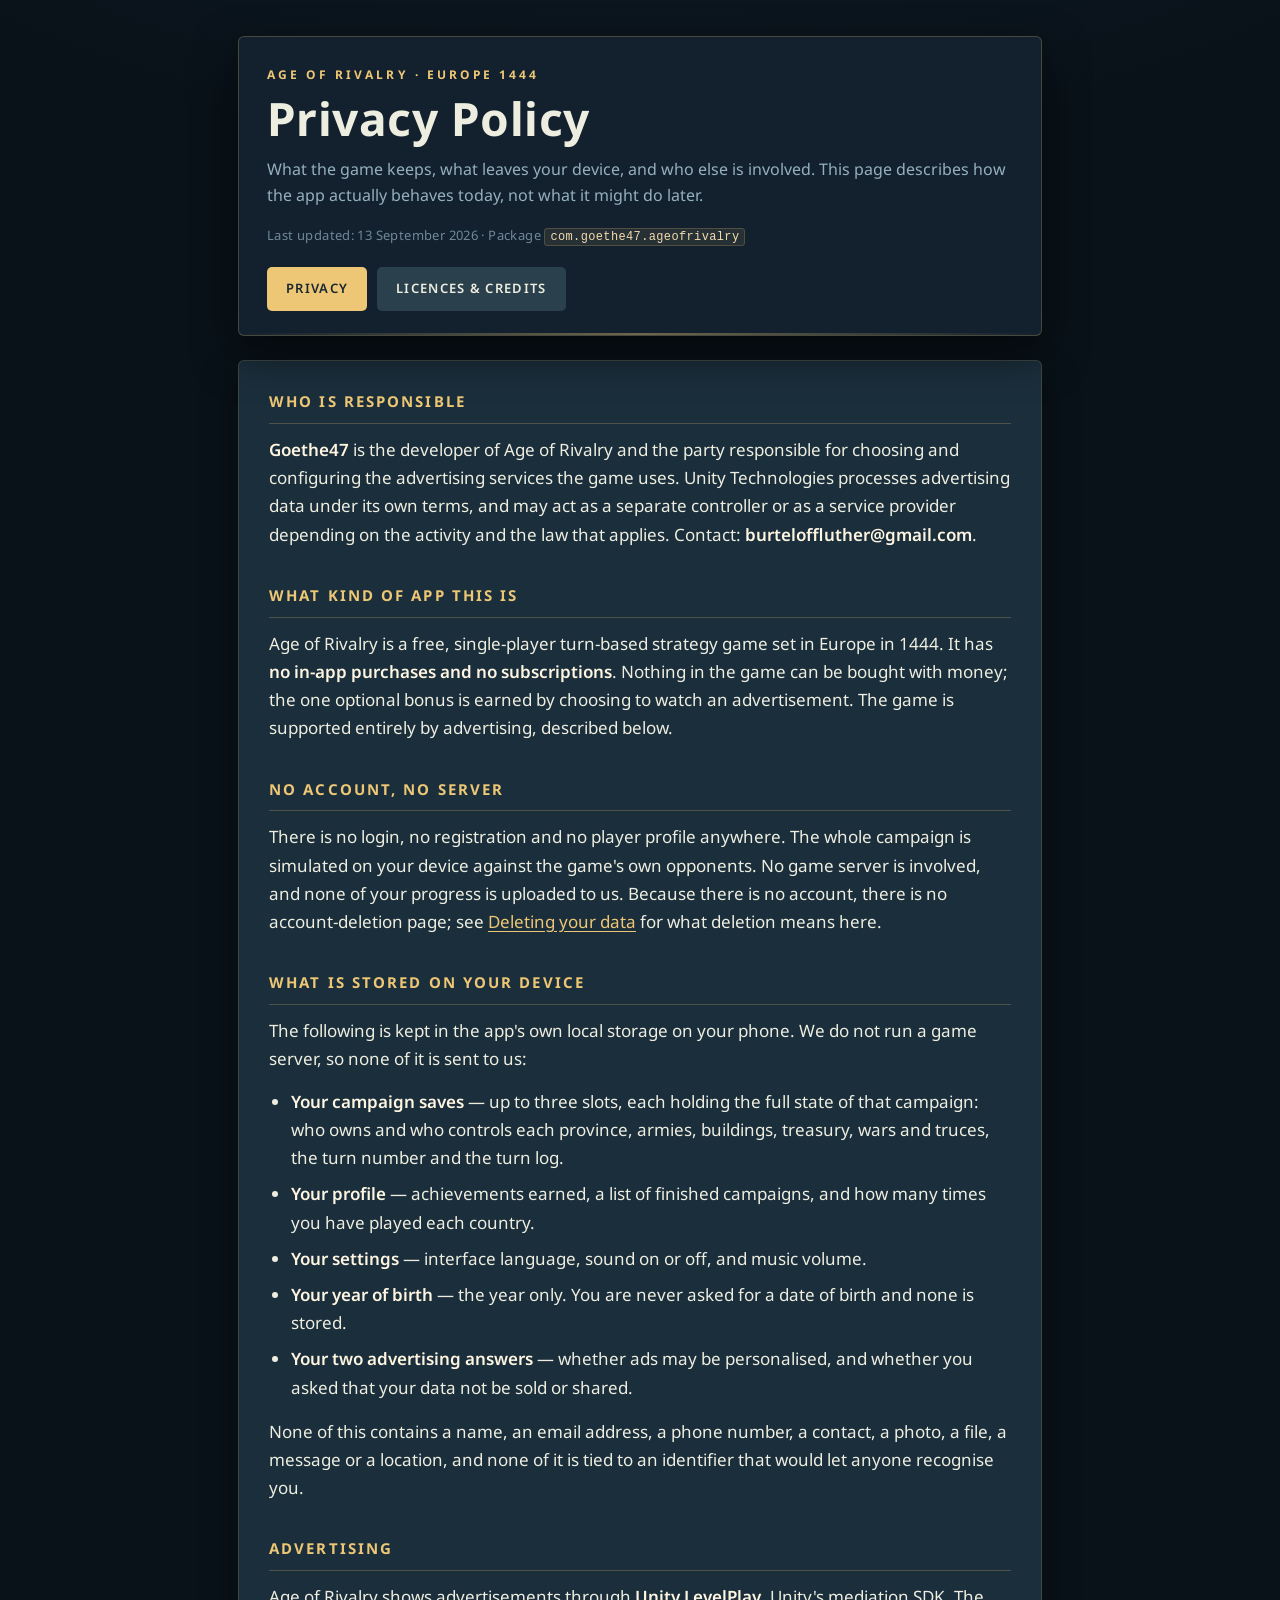
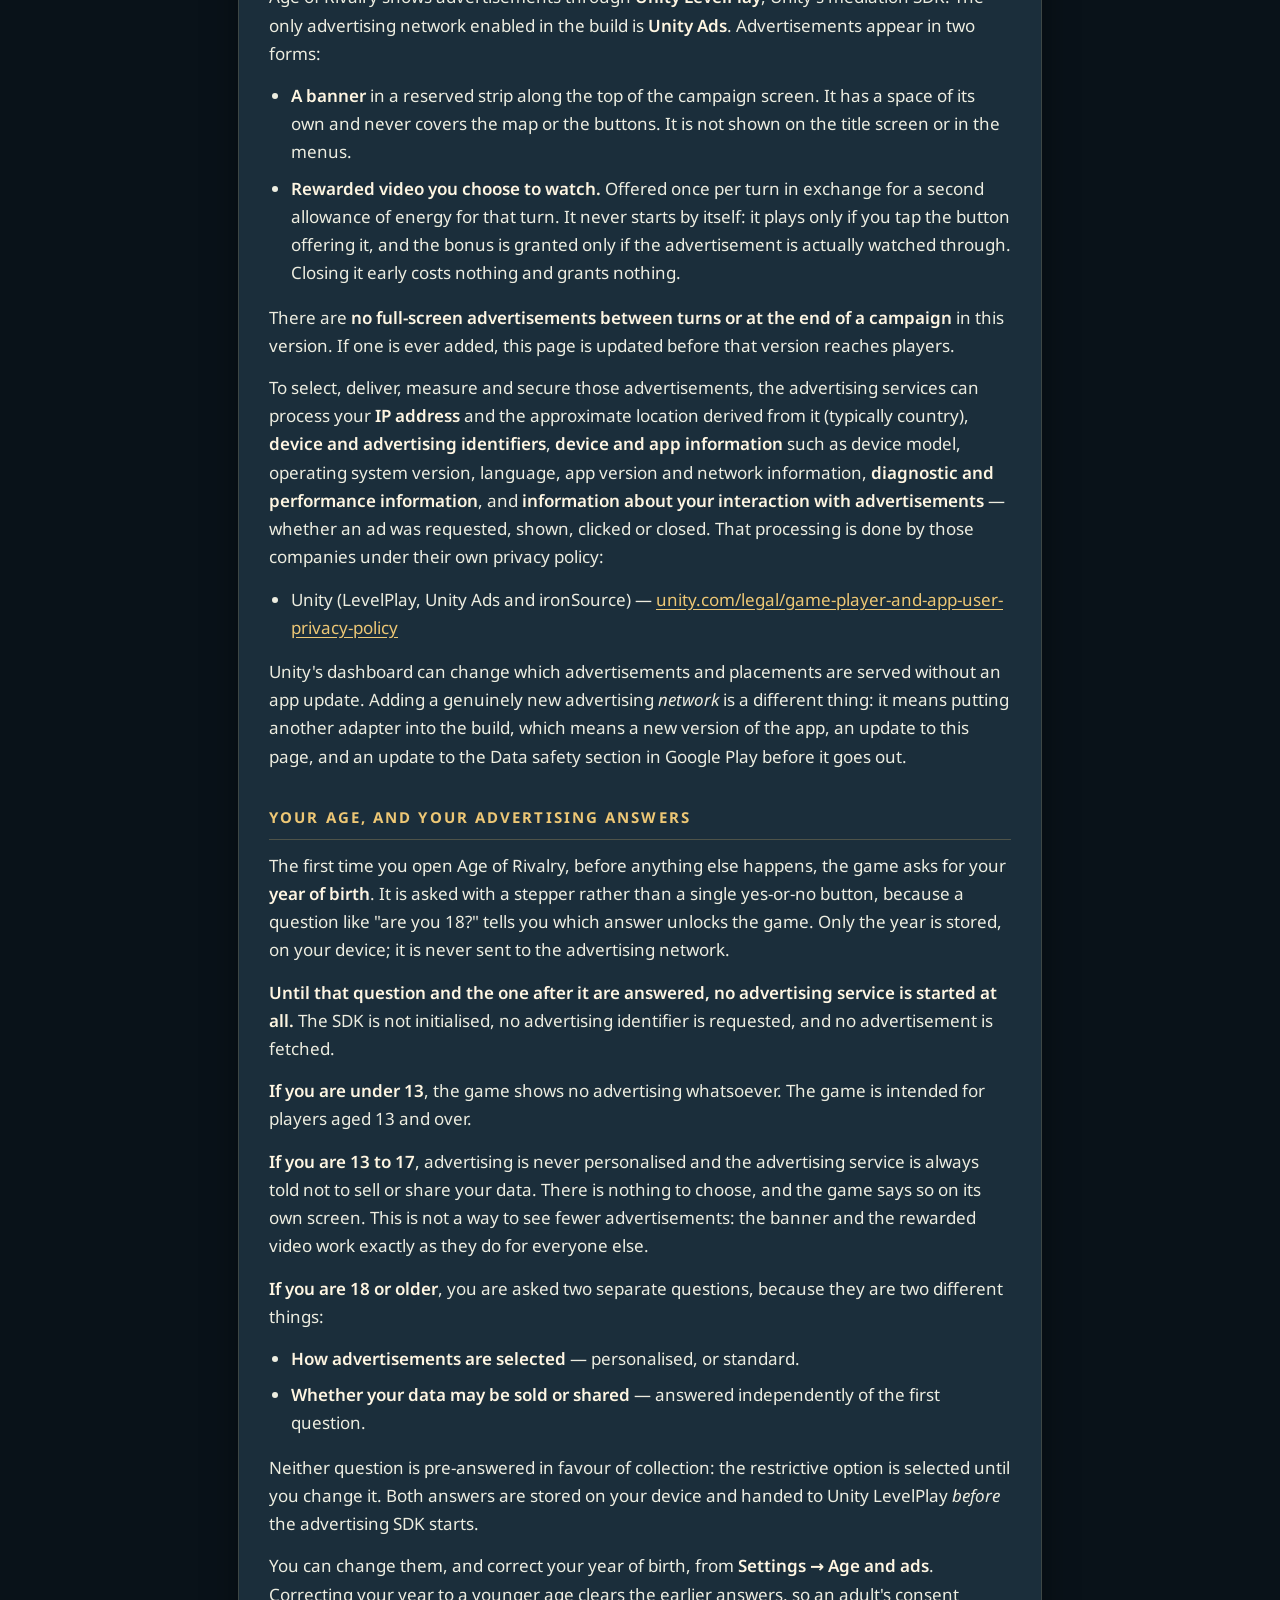
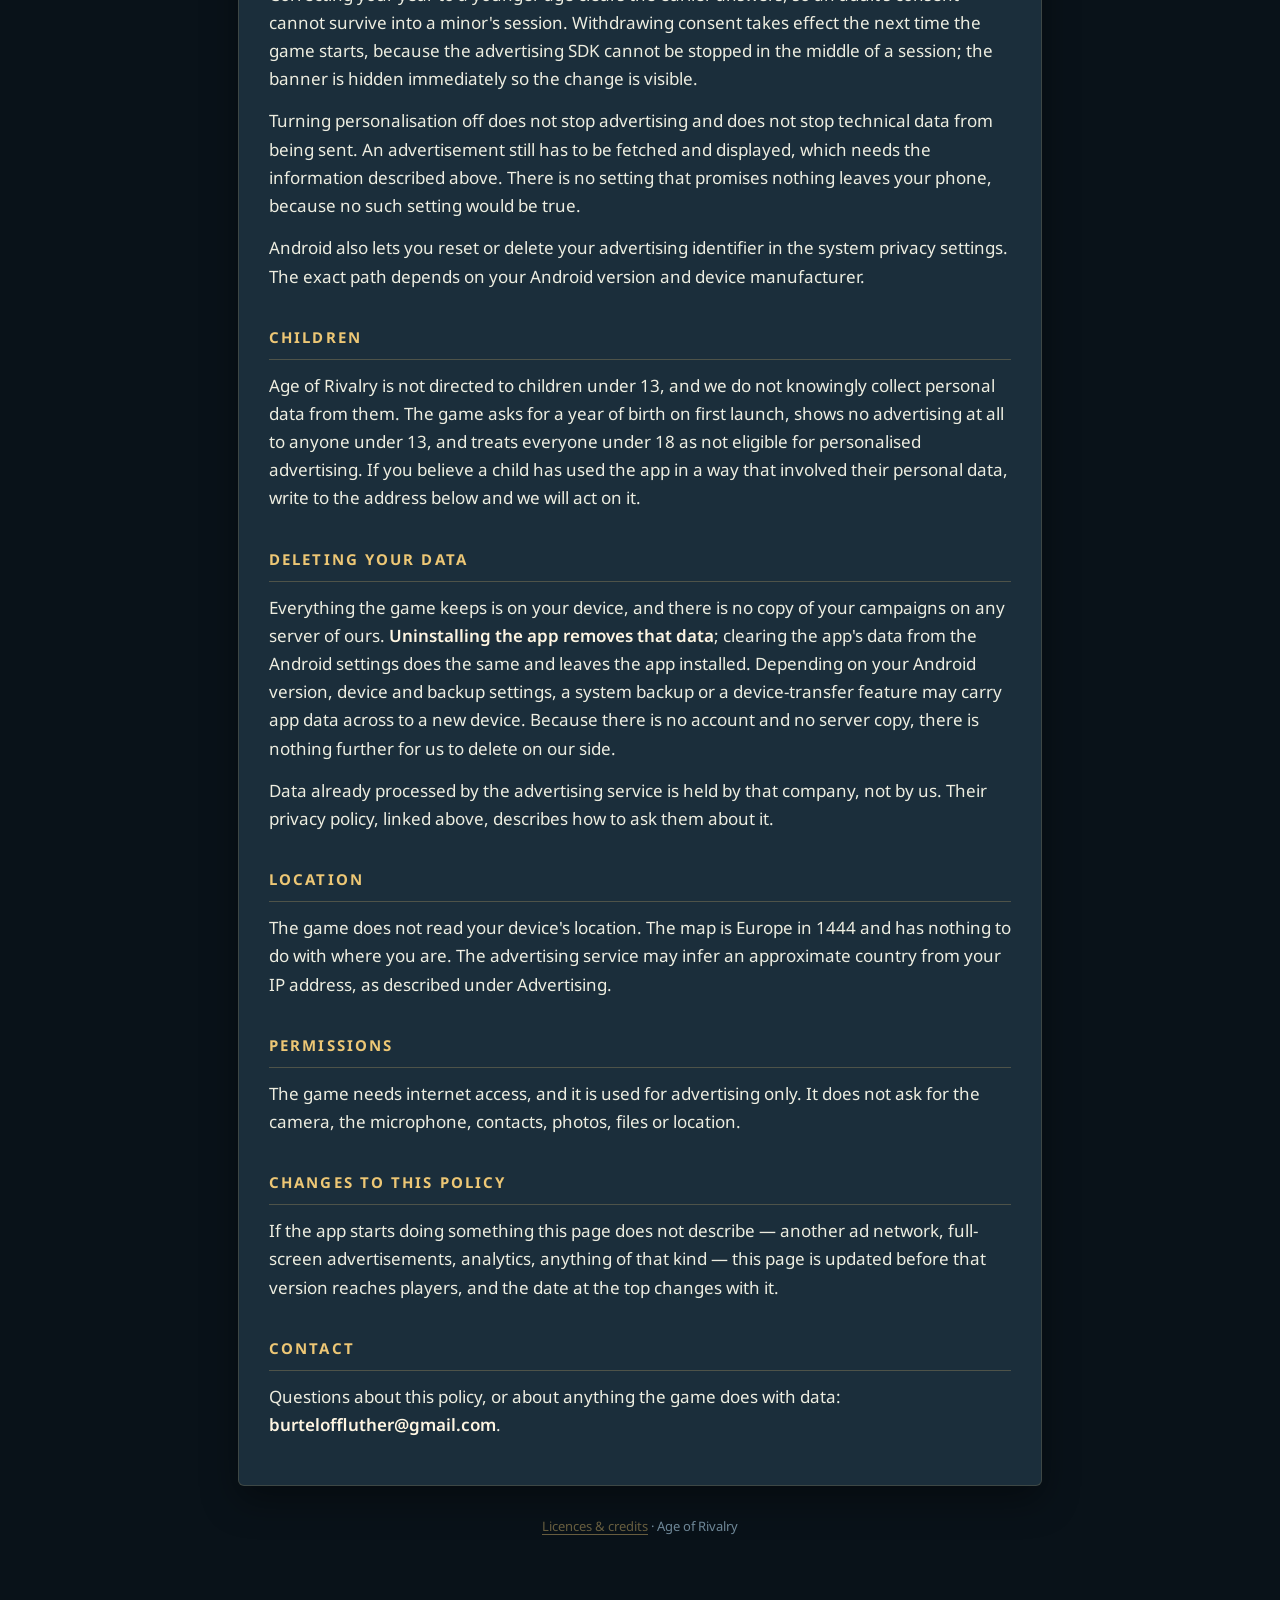
==== index.html @ c4c63374 "Политика конфиденциальности и лицензии Age of Rivalry Статический сайт для ссылки из Play Console и " ====
<!doctype html>
<html lang="en">
<head>
  <meta charset="utf-8" />
  <meta name="viewport" content="width=device-width,initial-scale=1" />
  <title>Age of Rivalry — Privacy Policy</title>
  <meta name="description" content="Privacy policy for Age of Rivalry, a free ad-supported turn-based strategy game for Android." />
  <link rel="stylesheet" href="styles.css" />
</head>
<body>
  <main class="container">
    <header class="plate">
      <p class="eyebrow">Age of Rivalry · Europe 1444</p>
      <h1>Privacy Policy</h1>
      <p class="lead">What the game keeps, what leaves your device, and who else is involved. This page describes how the app actually behaves today, not what it might do later.</p>
      <p class="stamp">Last updated: 13 September 2026 · Package <code>com.goethe47.ageofrivalry</code></p>
      <nav class="nav">
        <a href="index.html" aria-current="page">Privacy</a>
        <a href="licenses.html">Licences &amp; credits</a>
      </nav>
    </header>

    <section class="panel">
      <h2>Who is responsible</h2>
      <p><strong>Goethe47</strong> is the developer of Age of Rivalry and the party responsible for choosing and configuring the advertising services the game uses. Unity Technologies processes advertising data under its own terms, and may act as a separate controller or as a service provider depending on the activity and the law that applies. Contact: <strong>burteloffluther@gmail.com</strong>.</p>

      <h2>What kind of app this is</h2>
      <p>Age of Rivalry is a free, single-player turn-based strategy game set in Europe in 1444. It has <strong>no in-app purchases and no subscriptions</strong>. Nothing in the game can be bought with money; the one optional bonus is earned by choosing to watch an advertisement. The game is supported entirely by advertising, described below.</p>

      <h2>No account, no server</h2>
      <p>There is no login, no registration and no player profile anywhere. The whole campaign is simulated on your device against the game's own opponents. No game server is involved, and none of your progress is uploaded to us. Because there is no account, there is no account-deletion page; see <a href="#deletion">Deleting your data</a> for what deletion means here.</p>

      <h2>What is stored on your device</h2>
      <p>The following is kept in the app's own local storage on your phone. We do not run a game server, so none of it is sent to us:</p>
      <ul>
        <li><strong>Your campaign saves</strong> — up to three slots, each holding the full state of that campaign: who owns and who controls each province, armies, buildings, treasury, wars and truces, the turn number and the turn log.</li>
        <li><strong>Your profile</strong> — achievements earned, a list of finished campaigns, and how many times you have played each country.</li>
        <li><strong>Your settings</strong> — interface language, sound on or off, and music volume.</li>
        <li><strong>Your year of birth</strong> — the year only. You are never asked for a date of birth and none is stored.</li>
        <li><strong>Your two advertising answers</strong> — whether ads may be personalised, and whether you asked that your data not be sold or shared.</li>
      </ul>
      <p>None of this contains a name, an email address, a phone number, a contact, a photo, a file, a message or a location, and none of it is tied to an identifier that would let anyone recognise you.</p>

      <h2>Advertising</h2>
      <p>Age of Rivalry shows advertisements through <strong>Unity LevelPlay</strong>, Unity's mediation SDK. The only advertising network enabled in the build is <strong>Unity Ads</strong>. Advertisements appear in two forms:</p>
      <ul>
        <li><strong>A banner</strong> in a reserved strip along the top of the campaign screen. It has a space of its own and never covers the map or the buttons. It is not shown on the title screen or in the menus.</li>
        <li><strong>Rewarded video you choose to watch.</strong> Offered once per turn in exchange for a second allowance of energy for that turn. It never starts by itself: it plays only if you tap the button offering it, and the bonus is granted only if the advertisement is actually watched through. Closing it early costs nothing and grants nothing.</li>
      </ul>
      <p>There are <strong>no full-screen advertisements between turns or at the end of a campaign</strong> in this version. If one is ever added, this page is updated before that version reaches players.</p>
      <p>To select, deliver, measure and secure those advertisements, the advertising services can process your <strong>IP address</strong> and the approximate location derived from it (typically country), <strong>device and advertising identifiers</strong>, <strong>device and app information</strong> such as device model, operating system version, language, app version and network information, <strong>diagnostic and performance information</strong>, and <strong>information about your interaction with advertisements</strong> — whether an ad was requested, shown, clicked or closed. That processing is done by those companies under their own privacy policy:</p>
      <ul>
        <li>Unity (LevelPlay, Unity Ads and ironSource) — <a href="https://unity.com/legal/game-player-and-app-user-privacy-policy" rel="noopener">unity.com/legal/game-player-and-app-user-privacy-policy</a></li>
      </ul>
      <p>Unity's dashboard can change which advertisements and placements are served without an app update. Adding a genuinely new advertising <em>network</em> is a different thing: it means putting another adapter into the build, which means a new version of the app, an update to this page, and an update to the Data safety section in Google Play before it goes out.</p>

      <h2>Your age, and your advertising answers</h2>
      <p>The first time you open Age of Rivalry, before anything else happens, the game asks for your <strong>year of birth</strong>. It is asked with a stepper rather than a single yes-or-no button, because a question like "are you 18?" tells you which answer unlocks the game. Only the year is stored, on your device; it is never sent to the advertising network.</p>
      <p><strong>Until that question and the one after it are answered, no advertising service is started at all.</strong> The SDK is not initialised, no advertising identifier is requested, and no advertisement is fetched.</p>
      <p><strong>If you are under 13</strong>, the game shows no advertising whatsoever. The game is intended for players aged 13 and over.</p>
      <p><strong>If you are 13 to 17</strong>, advertising is never personalised and the advertising service is always told not to sell or share your data. There is nothing to choose, and the game says so on its own screen. This is not a way to see fewer advertisements: the banner and the rewarded video work exactly as they do for everyone else.</p>
      <p><strong>If you are 18 or older</strong>, you are asked two separate questions, because they are two different things:</p>
      <ul>
        <li><strong>How advertisements are selected</strong> — personalised, or standard.</li>
        <li><strong>Whether your data may be sold or shared</strong> — answered independently of the first question.</li>
      </ul>
      <p>Neither question is pre-answered in favour of collection: the restrictive option is selected until you change it. Both answers are stored on your device and handed to Unity LevelPlay <em>before</em> the advertising SDK starts.</p>
      <p>You can change them, and correct your year of birth, from <strong>Settings → Age and ads</strong>. Correcting your year to a younger age clears the earlier answers, so an adult's consent cannot survive into a minor's session. Withdrawing consent takes effect the next time the game starts, because the advertising SDK cannot be stopped in the middle of a session; the banner is hidden immediately so the change is visible.</p>
      <p>Turning personalisation off does not stop advertising and does not stop technical data from being sent. An advertisement still has to be fetched and displayed, which needs the information described above. There is no setting that promises nothing leaves your phone, because no such setting would be true.</p>
      <p>Android also lets you reset or delete your advertising identifier in the system privacy settings. The exact path depends on your Android version and device manufacturer.</p>

      <h2>Children</h2>
      <p>Age of Rivalry is not directed to children under 13, and we do not knowingly collect personal data from them. The game asks for a year of birth on first launch, shows no advertising at all to anyone under 13, and treats everyone under 18 as not eligible for personalised advertising. If you believe a child has used the app in a way that involved their personal data, write to the address below and we will act on it.</p>

      <h2 id="deletion">Deleting your data</h2>
      <p>Everything the game keeps is on your device, and there is no copy of your campaigns on any server of ours. <strong>Uninstalling the app removes that data</strong>; clearing the app's data from the Android settings does the same and leaves the app installed. Depending on your Android version, device and backup settings, a system backup or a device-transfer feature may carry app data across to a new device. Because there is no account and no server copy, there is nothing further for us to delete on our side.</p>
      <p>Data already processed by the advertising service is held by that company, not by us. Their privacy policy, linked above, describes how to ask them about it.</p>

      <h2>Location</h2>
      <p>The game does not read your device's location. The map is Europe in 1444 and has nothing to do with where you are. The advertising service may infer an approximate country from your IP address, as described under Advertising.</p>

      <h2>Permissions</h2>
      <p>The game needs internet access, and it is used for advertising only. It does not ask for the camera, the microphone, contacts, photos, files or location.</p>

      <h2>Changes to this policy</h2>
      <p>If the app starts doing something this page does not describe — another ad network, full-screen advertisements, analytics, anything of that kind — this page is updated before that version reaches players, and the date at the top changes with it.</p>

      <h2>Contact</h2>
      <p>Questions about this policy, or about anything the game does with data: <strong>burteloffluther@gmail.com</strong>.</p>
    </section>

    <footer>
      <p><a href="licenses.html">Licences &amp; credits</a> · Age of Rivalry</p>
    </footer>
  </main>
</body>
</html>
---- styles.css ----
/* Age of Rivalry — legal pages.
   The game is a dark slate interface over a political map, with gold used only
   for headings and emphasis. These pages use the same three values, taken from
   UIFactory: Ink #13212E, Panel #1B2E3B, Gold #EDC775. */

@import url("https://fonts.googleapis.com/css2?family=Noto+Sans:wght@400;500;600;700&display=swap");

:root {
  --ground: #0d1822;
  --ground-deep: #091219;
  --ink: #13212e;
  --panel: #1b2e3b;
  --raised: #2b404d;
  --text: #edede0;
  --muted: #94b0bd;
  --gold: #edc775;
  --gold-dim: rgba(237, 199, 117, 0.42);
  --gold-line: rgba(237, 199, 117, 0.24);
}

* { box-sizing: border-box; }

html { -webkit-text-size-adjust: 100%; }

body {
  margin: 0;
  background:
    radial-gradient(1100px 640px at 50% -10%, #1a2c3a 0%, var(--ground) 58%, var(--ground-deep) 100%);
  color: var(--text);
  font-family: "Noto Sans", "Segoe UI", system-ui, sans-serif;
  line-height: 1.66;
  font-size: 17px;
}

.container {
  max-width: 840px;
  margin: 0 auto;
  padding: 36px 18px 72px;
}

/* --- the header plate, the game's title block ----------------------------- */

.plate {
  background: var(--ink);
  border: 1px solid var(--gold-line);
  border-radius: 6px;
  padding: 28px 28px 24px;
  margin-bottom: 24px;
  box-shadow: 0 18px 44px rgba(0, 0, 0, 0.5);
  position: relative;
}

.plate::after {
  content: "";
  position: absolute;
  left: 0;
  right: 0;
  bottom: 0;
  height: 2px;
  border-radius: 0 0 6px 6px;
  background: linear-gradient(90deg, transparent, var(--gold-dim), transparent);
}

.eyebrow {
  margin: 0 0 8px;
  letter-spacing: 0.26em;
  text-transform: uppercase;
  font-size: 12px;
  font-weight: 700;
  color: var(--gold);
}

.plate h1 {
  margin: 0 0 12px;
  font-weight: 700;
  font-size: clamp(30px, 6.4vw, 46px);
  line-height: 1.1;
  letter-spacing: 0.01em;
  color: var(--text);
}

.lead { margin: 0; color: var(--muted); font-size: 16px; }

.stamp {
  margin: 16px 0 0;
  font-size: 13px;
  color: #6f8898;
  letter-spacing: 0.03em;
}

/* --- the panels the text sits on ------------------------------------------ */

.panel {
  background: var(--panel);
  border: 1px solid rgba(237, 199, 117, 0.16);
  border-radius: 6px;
  padding: 28px 30px 32px;
  box-shadow: 0 14px 36px rgba(0, 0, 0, 0.38);
}

.panel + .panel { margin-top: 22px; }

h2 {
  font-weight: 700;
  font-size: 15px;
  letter-spacing: 0.14em;
  text-transform: uppercase;
  margin: 34px 0 12px;
  padding-bottom: 9px;
  border-bottom: 1px solid var(--gold-line);
  color: var(--gold);
}

.panel > h2:first-child { margin-top: 0; }

h3 { font-size: 17px; margin: 22px 0 6px; color: var(--text); }

p { margin: 0 0 14px; }

ul { margin: 0 0 16px; padding-left: 22px; }

li { margin-bottom: 8px; }

strong { color: #fff6e2; font-weight: 600; }

code {
  font-family: ui-monospace, "Cascadia Mono", Consolas, monospace;
  font-size: 0.92em;
  background: rgba(237, 199, 117, 0.09);
  border: 1px solid rgba(237, 199, 117, 0.2);
  border-radius: 3px;
  padding: 1px 5px;
  color: #f2dcae;
}

a { color: var(--gold); text-underline-offset: 3px; }

a:hover { color: #fbe0a8; }

/* --- credit entries ------------------------------------------------------- */

.credit {
  border-left: 3px solid var(--gold-dim);
  padding: 2px 0 2px 16px;
  margin: 0 0 20px;
}

.credit p { margin: 0 0 6px; }

.credit .what {
  font-size: 12px;
  letter-spacing: 0.14em;
  text-transform: uppercase;
  color: var(--muted);
  margin-bottom: 3px;
}

.quote {
  background: var(--ink);
  border: 1px solid rgba(237, 199, 117, 0.16);
  border-radius: 4px;
  padding: 13px 15px;
  font-size: 15px;
  color: #d8e2e8;
  margin: 0 0 12px;
}

/* --- links between the two pages, styled as the game's buttons ------------ */

.nav { display: flex; flex-wrap: wrap; gap: 10px; margin-top: 20px; }

.nav a {
  font-size: 13px;
  font-weight: 600;
  letter-spacing: 0.1em;
  text-transform: uppercase;
  text-decoration: none;
  color: var(--text);
  background: var(--raised);
  border: 1px solid transparent;
  border-radius: 5px;
  padding: 10px 18px;
}

.nav a:hover { background: #35505f; }

.nav a[aria-current="page"] {
  background: var(--gold);
  color: #1a2732;
}

footer {
  margin-top: 30px;
  text-align: center;
  color: #6f8898;
  font-size: 13px;
}

footer a { color: var(--gold-dim); }

footer a:hover { color: var(--gold); }

@media (max-width: 560px) {
  body { font-size: 16px; }
  .panel { padding: 22px 18px 26px; }
  .plate { padding: 22px 18px 20px; }
}
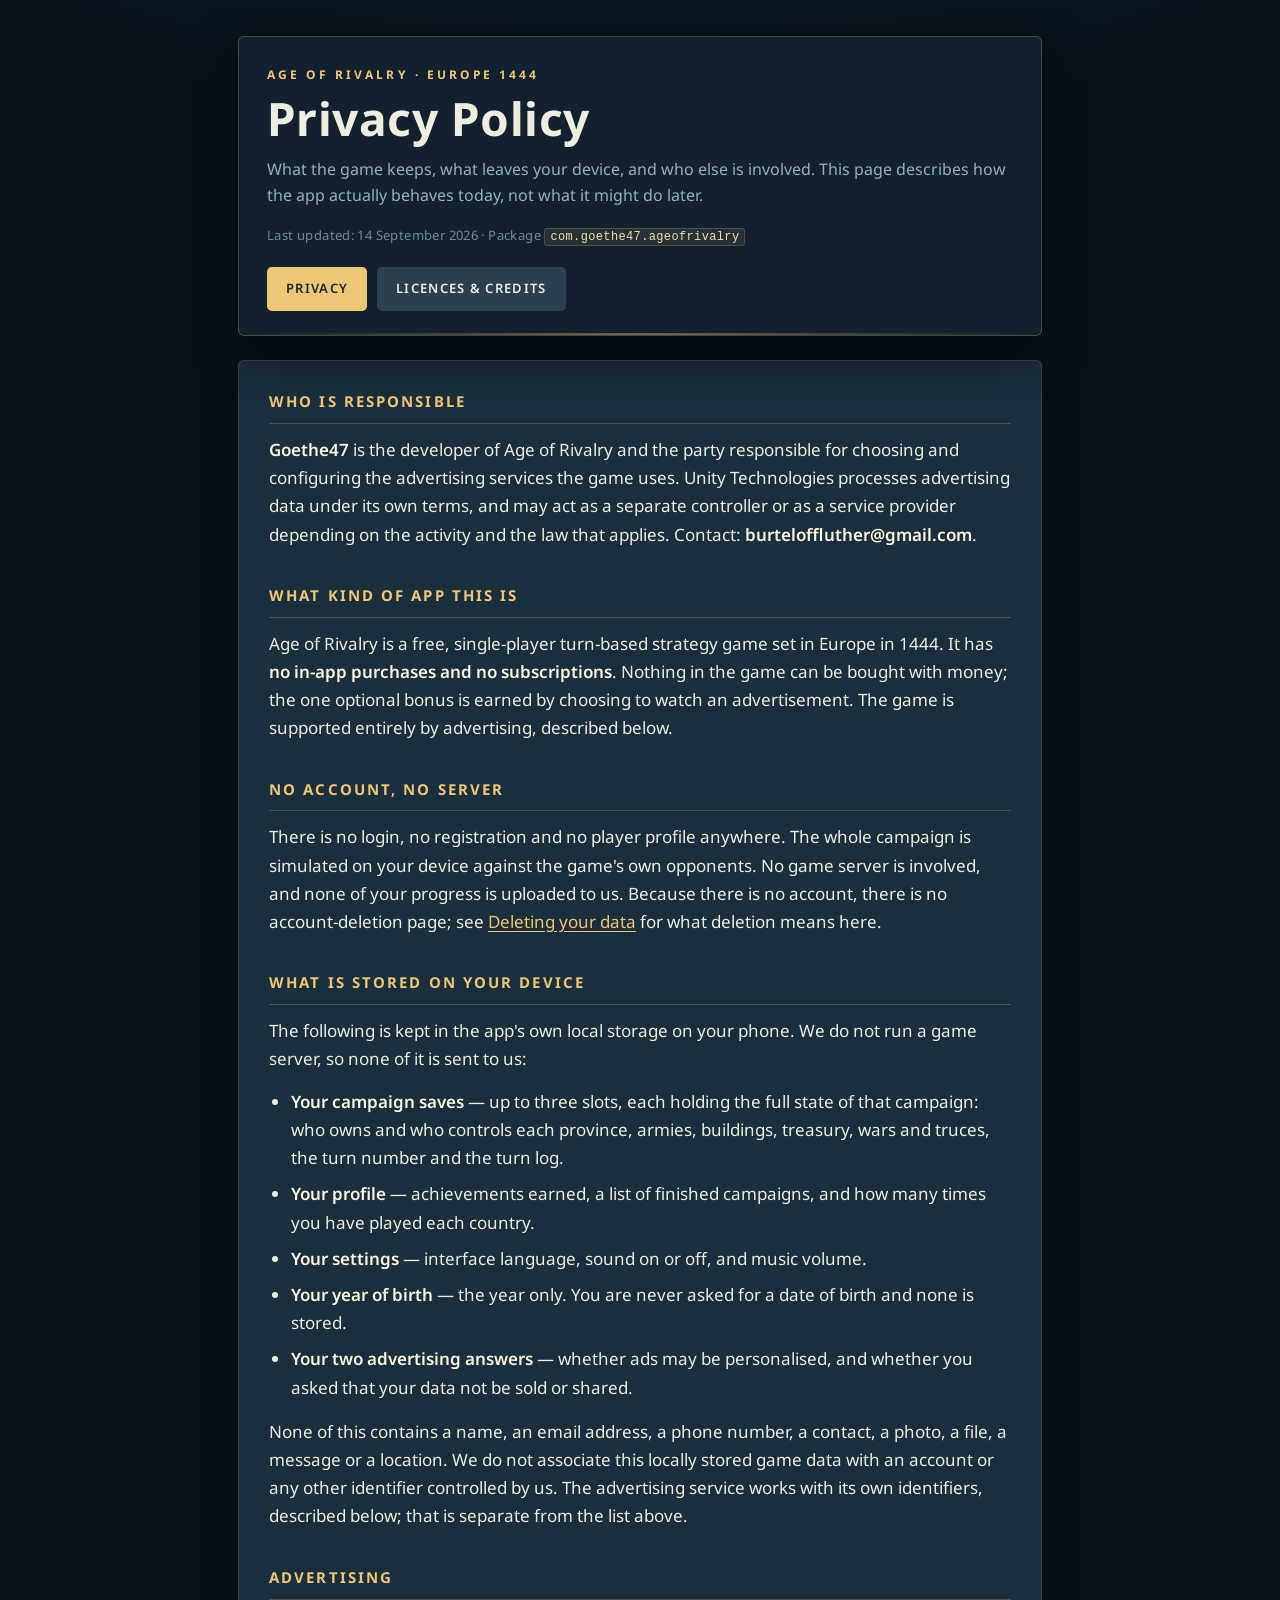
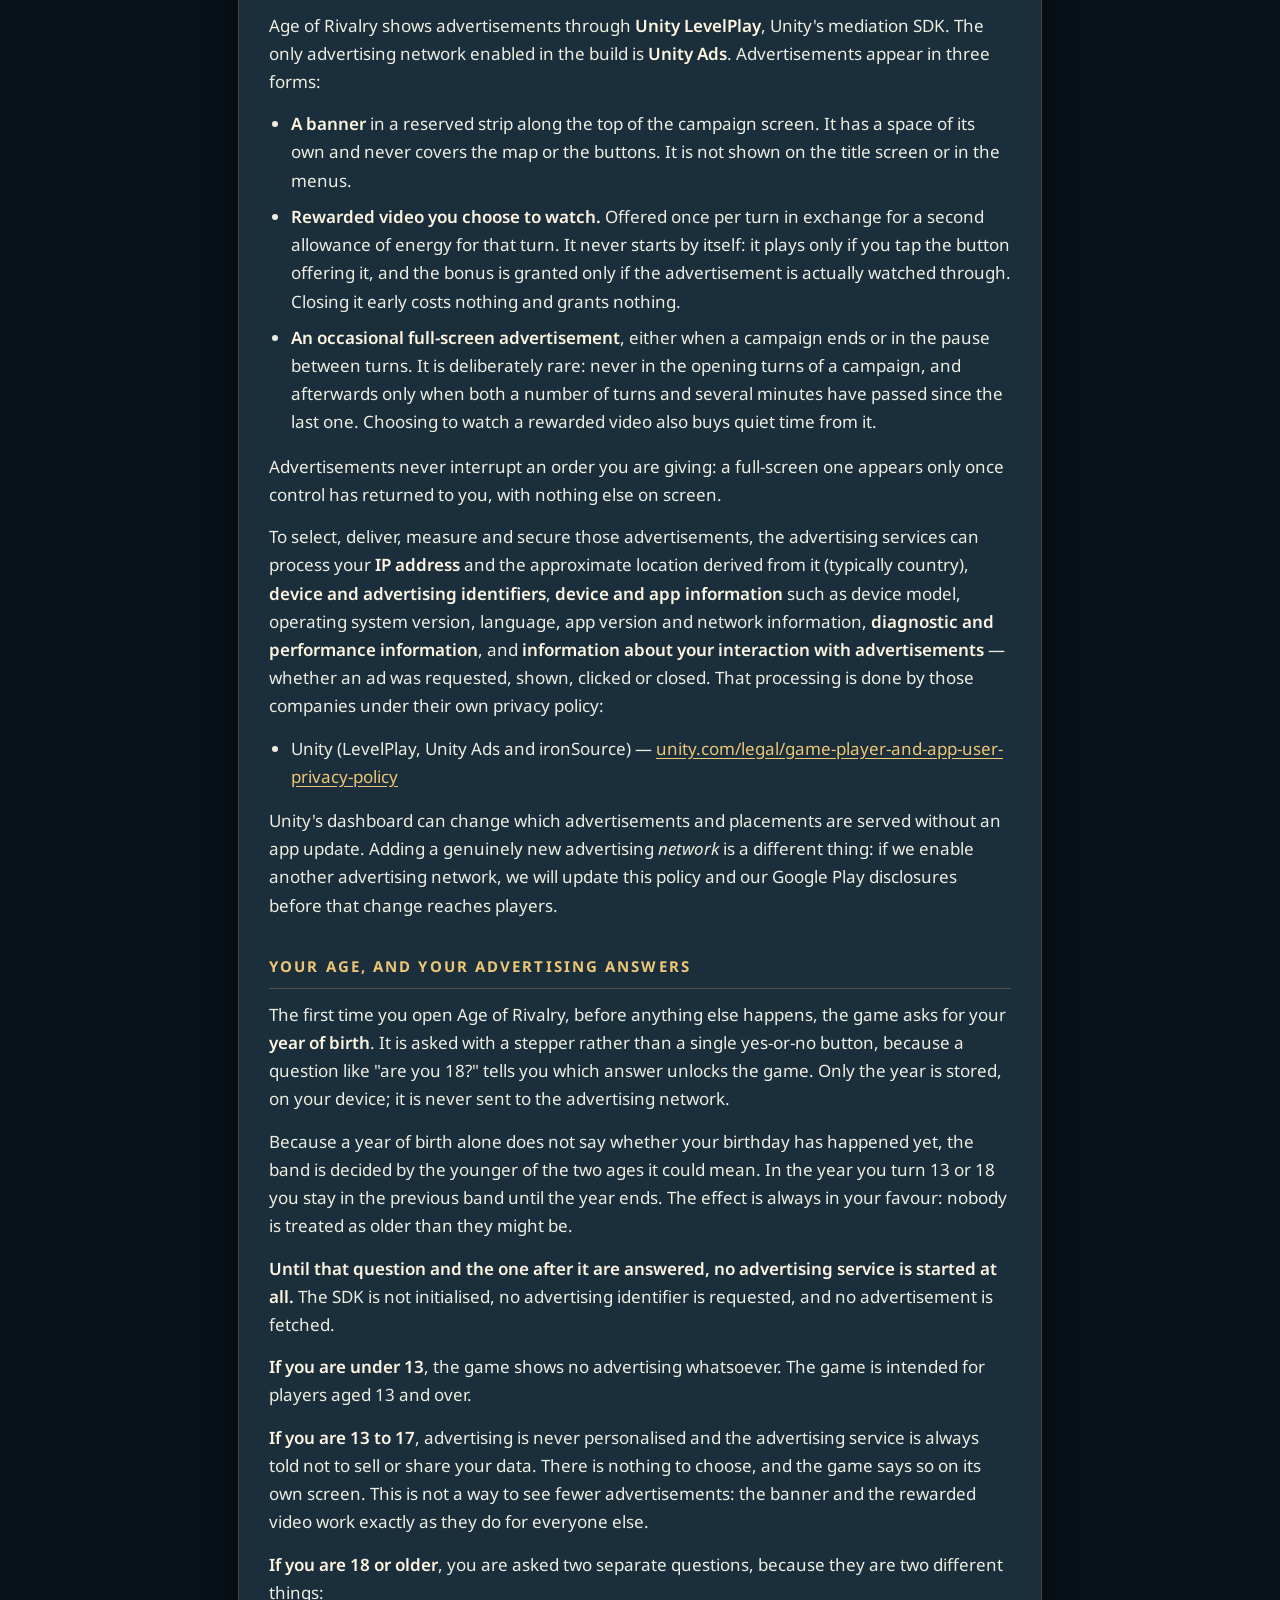
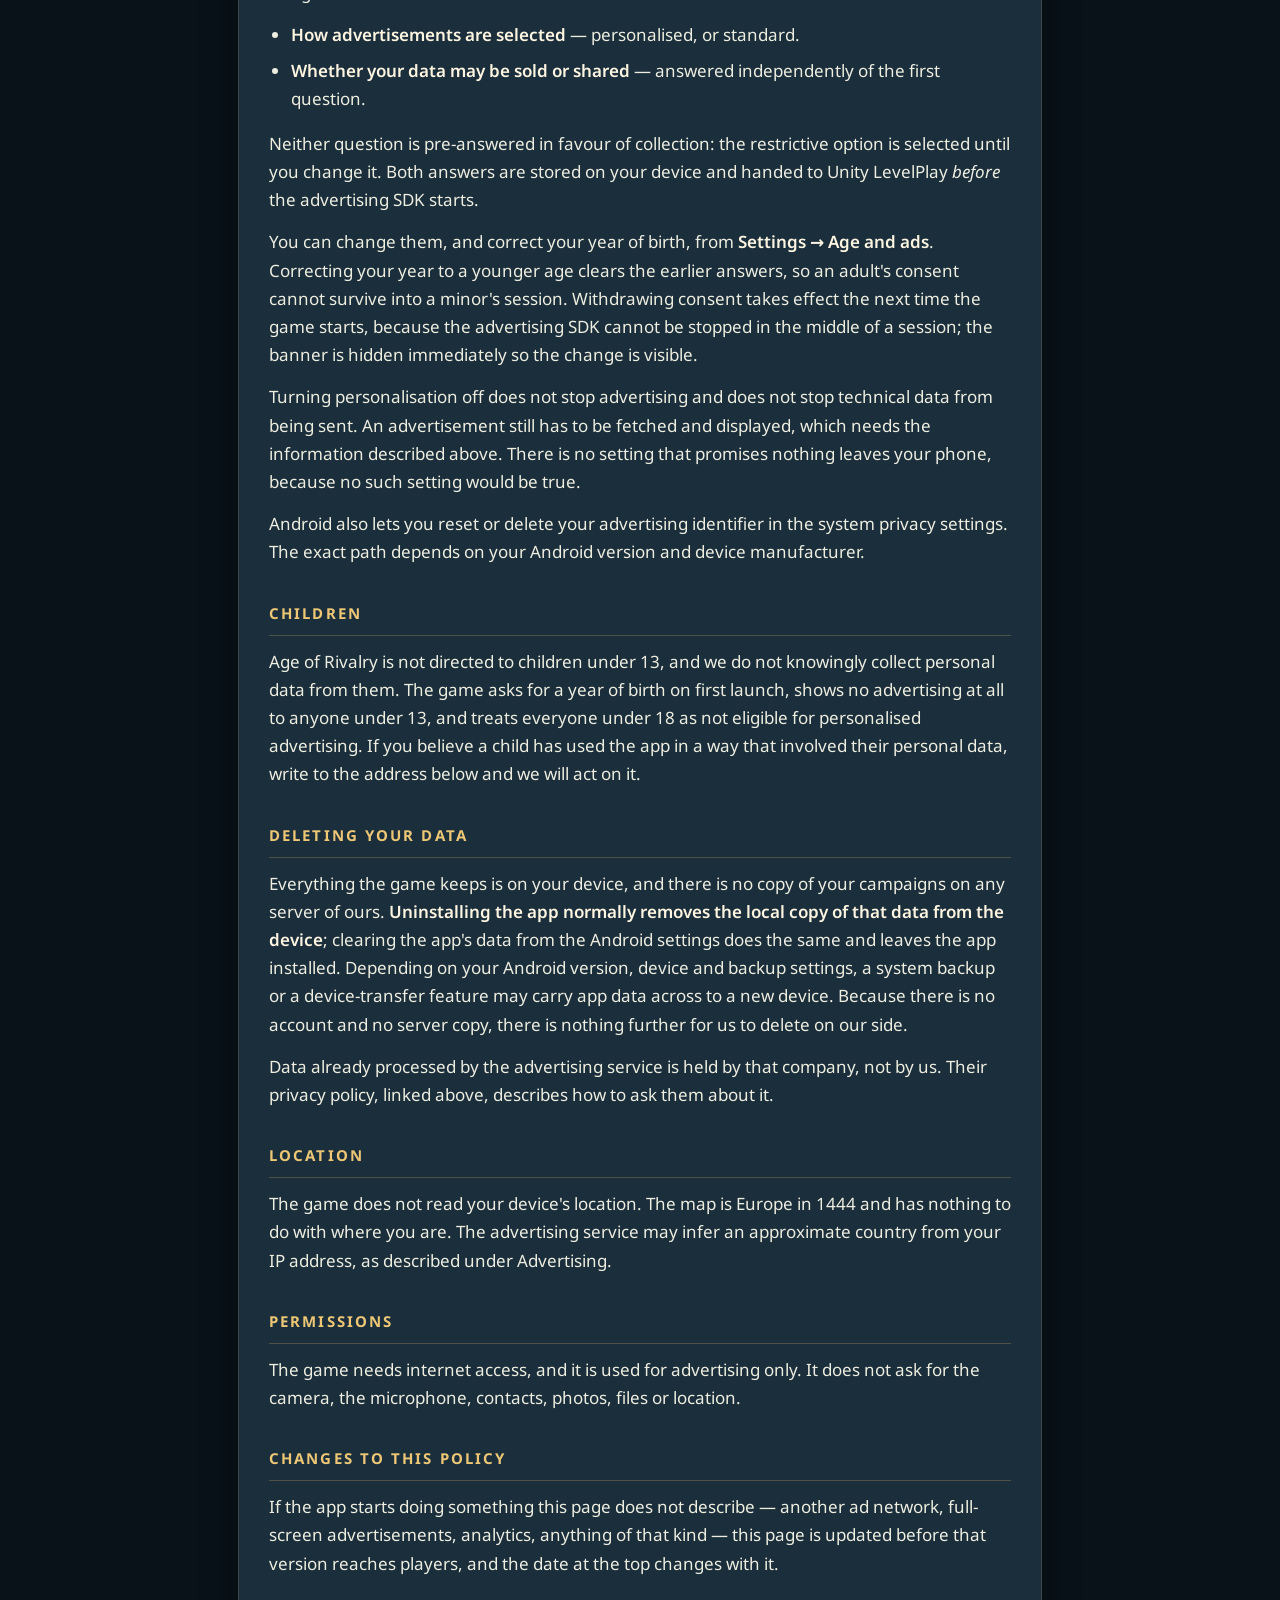
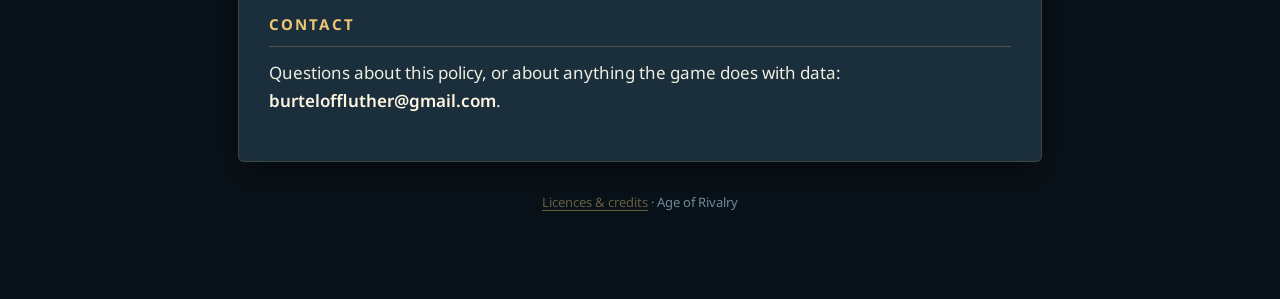
==== commit f18e8f56: "Политика: полноэкранная реклама есть, и три формулировки уточнены Фраза «There are no full-screen ad" ====
--- a/index.html
+++ b/index.html
@@ -13,7 +13,7 @@
       <p class="eyebrow">Age of Rivalry · Europe 1444</p>
       <h1>Privacy Policy</h1>
       <p class="lead">What the game keeps, what leaves your device, and who else is involved. This page describes how the app actually behaves today, not what it might do later.</p>
-      <p class="stamp">Last updated: 13 September 2026 · Package <code>com.goethe47.ageofrivalry</code></p>
+      <p class="stamp">Last updated: 14 September 2026 · Package <code>com.goethe47.ageofrivalry</code></p>
       <nav class="nav">
         <a href="index.html" aria-current="page">Privacy</a>
         <a href="licenses.html">Licences &amp; credits</a>
@@ -39,23 +39,25 @@
         <li><strong>Your year of birth</strong> — the year only. You are never asked for a date of birth and none is stored.</li>
         <li><strong>Your two advertising answers</strong> — whether ads may be personalised, and whether you asked that your data not be sold or shared.</li>
       </ul>
-      <p>None of this contains a name, an email address, a phone number, a contact, a photo, a file, a message or a location, and none of it is tied to an identifier that would let anyone recognise you.</p>
+      <p>None of this contains a name, an email address, a phone number, a contact, a photo, a file, a message or a location. We do not associate this locally stored game data with an account or any other identifier controlled by us. The advertising service works with its own identifiers, described below; that is separate from the list above.</p>
 
       <h2>Advertising</h2>
-      <p>Age of Rivalry shows advertisements through <strong>Unity LevelPlay</strong>, Unity's mediation SDK. The only advertising network enabled in the build is <strong>Unity Ads</strong>. Advertisements appear in two forms:</p>
+      <p>Age of Rivalry shows advertisements through <strong>Unity LevelPlay</strong>, Unity's mediation SDK. The only advertising network enabled in the build is <strong>Unity Ads</strong>. Advertisements appear in three forms:</p>
       <ul>
         <li><strong>A banner</strong> in a reserved strip along the top of the campaign screen. It has a space of its own and never covers the map or the buttons. It is not shown on the title screen or in the menus.</li>
         <li><strong>Rewarded video you choose to watch.</strong> Offered once per turn in exchange for a second allowance of energy for that turn. It never starts by itself: it plays only if you tap the button offering it, and the bonus is granted only if the advertisement is actually watched through. Closing it early costs nothing and grants nothing.</li>
+        <li><strong>An occasional full-screen advertisement</strong>, either when a campaign ends or in the pause between turns. It is deliberately rare: never in the opening turns of a campaign, and afterwards only when both a number of turns and several minutes have passed since the last one. Choosing to watch a rewarded video also buys quiet time from it.</li>
       </ul>
-      <p>There are <strong>no full-screen advertisements between turns or at the end of a campaign</strong> in this version. If one is ever added, this page is updated before that version reaches players.</p>
+      <p>Advertisements never interrupt an order you are giving: a full-screen one appears only once control has returned to you, with nothing else on screen.</p>
       <p>To select, deliver, measure and secure those advertisements, the advertising services can process your <strong>IP address</strong> and the approximate location derived from it (typically country), <strong>device and advertising identifiers</strong>, <strong>device and app information</strong> such as device model, operating system version, language, app version and network information, <strong>diagnostic and performance information</strong>, and <strong>information about your interaction with advertisements</strong> — whether an ad was requested, shown, clicked or closed. That processing is done by those companies under their own privacy policy:</p>
       <ul>
         <li>Unity (LevelPlay, Unity Ads and ironSource) — <a href="https://unity.com/legal/game-player-and-app-user-privacy-policy" rel="noopener">unity.com/legal/game-player-and-app-user-privacy-policy</a></li>
       </ul>
-      <p>Unity's dashboard can change which advertisements and placements are served without an app update. Adding a genuinely new advertising <em>network</em> is a different thing: it means putting another adapter into the build, which means a new version of the app, an update to this page, and an update to the Data safety section in Google Play before it goes out.</p>
+      <p>Unity's dashboard can change which advertisements and placements are served without an app update. Adding a genuinely new advertising <em>network</em> is a different thing: if we enable another advertising network, we will update this policy and our Google Play disclosures before that change reaches players.</p>
 
       <h2>Your age, and your advertising answers</h2>
       <p>The first time you open Age of Rivalry, before anything else happens, the game asks for your <strong>year of birth</strong>. It is asked with a stepper rather than a single yes-or-no button, because a question like "are you 18?" tells you which answer unlocks the game. Only the year is stored, on your device; it is never sent to the advertising network.</p>
+      <p>Because a year of birth alone does not say whether your birthday has happened yet, the band is decided by the younger of the two ages it could mean. In the year you turn 13 or 18 you stay in the previous band until the year ends. The effect is always in your favour: nobody is treated as older than they might be.</p>
       <p><strong>Until that question and the one after it are answered, no advertising service is started at all.</strong> The SDK is not initialised, no advertising identifier is requested, and no advertisement is fetched.</p>
       <p><strong>If you are under 13</strong>, the game shows no advertising whatsoever. The game is intended for players aged 13 and over.</p>
       <p><strong>If you are 13 to 17</strong>, advertising is never personalised and the advertising service is always told not to sell or share your data. There is nothing to choose, and the game says so on its own screen. This is not a way to see fewer advertisements: the banner and the rewarded video work exactly as they do for everyone else.</p>
@@ -73,7 +75,7 @@
       <p>Age of Rivalry is not directed to children under 13, and we do not knowingly collect personal data from them. The game asks for a year of birth on first launch, shows no advertising at all to anyone under 13, and treats everyone under 18 as not eligible for personalised advertising. If you believe a child has used the app in a way that involved their personal data, write to the address below and we will act on it.</p>
 
       <h2 id="deletion">Deleting your data</h2>
-      <p>Everything the game keeps is on your device, and there is no copy of your campaigns on any server of ours. <strong>Uninstalling the app removes that data</strong>; clearing the app's data from the Android settings does the same and leaves the app installed. Depending on your Android version, device and backup settings, a system backup or a device-transfer feature may carry app data across to a new device. Because there is no account and no server copy, there is nothing further for us to delete on our side.</p>
+      <p>Everything the game keeps is on your device, and there is no copy of your campaigns on any server of ours. <strong>Uninstalling the app normally removes the local copy of that data from the device</strong>; clearing the app's data from the Android settings does the same and leaves the app installed. Depending on your Android version, device and backup settings, a system backup or a device-transfer feature may carry app data across to a new device. Because there is no account and no server copy, there is nothing further for us to delete on our side.</p>
       <p>Data already processed by the advertising service is held by that company, not by us. Their privacy policy, linked above, describes how to ask them about it.</p>
 
       <h2>Location</h2>
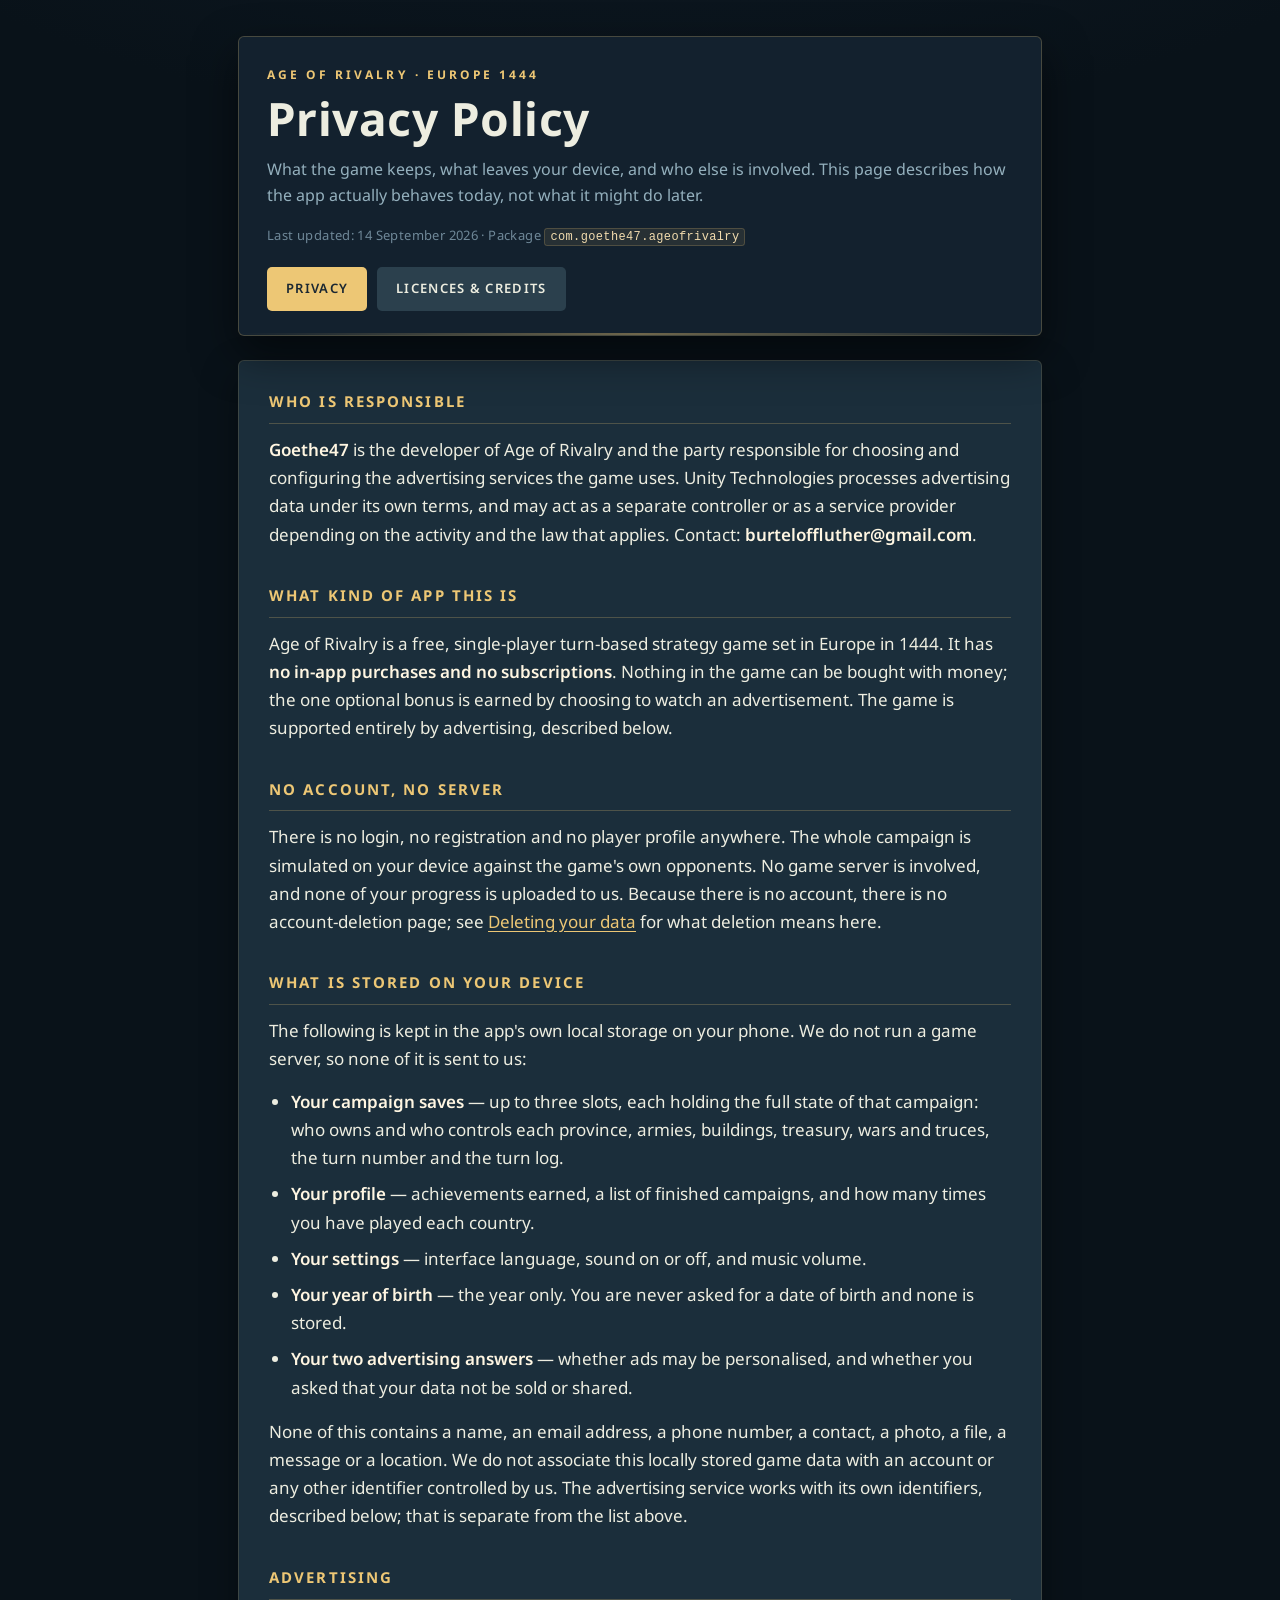
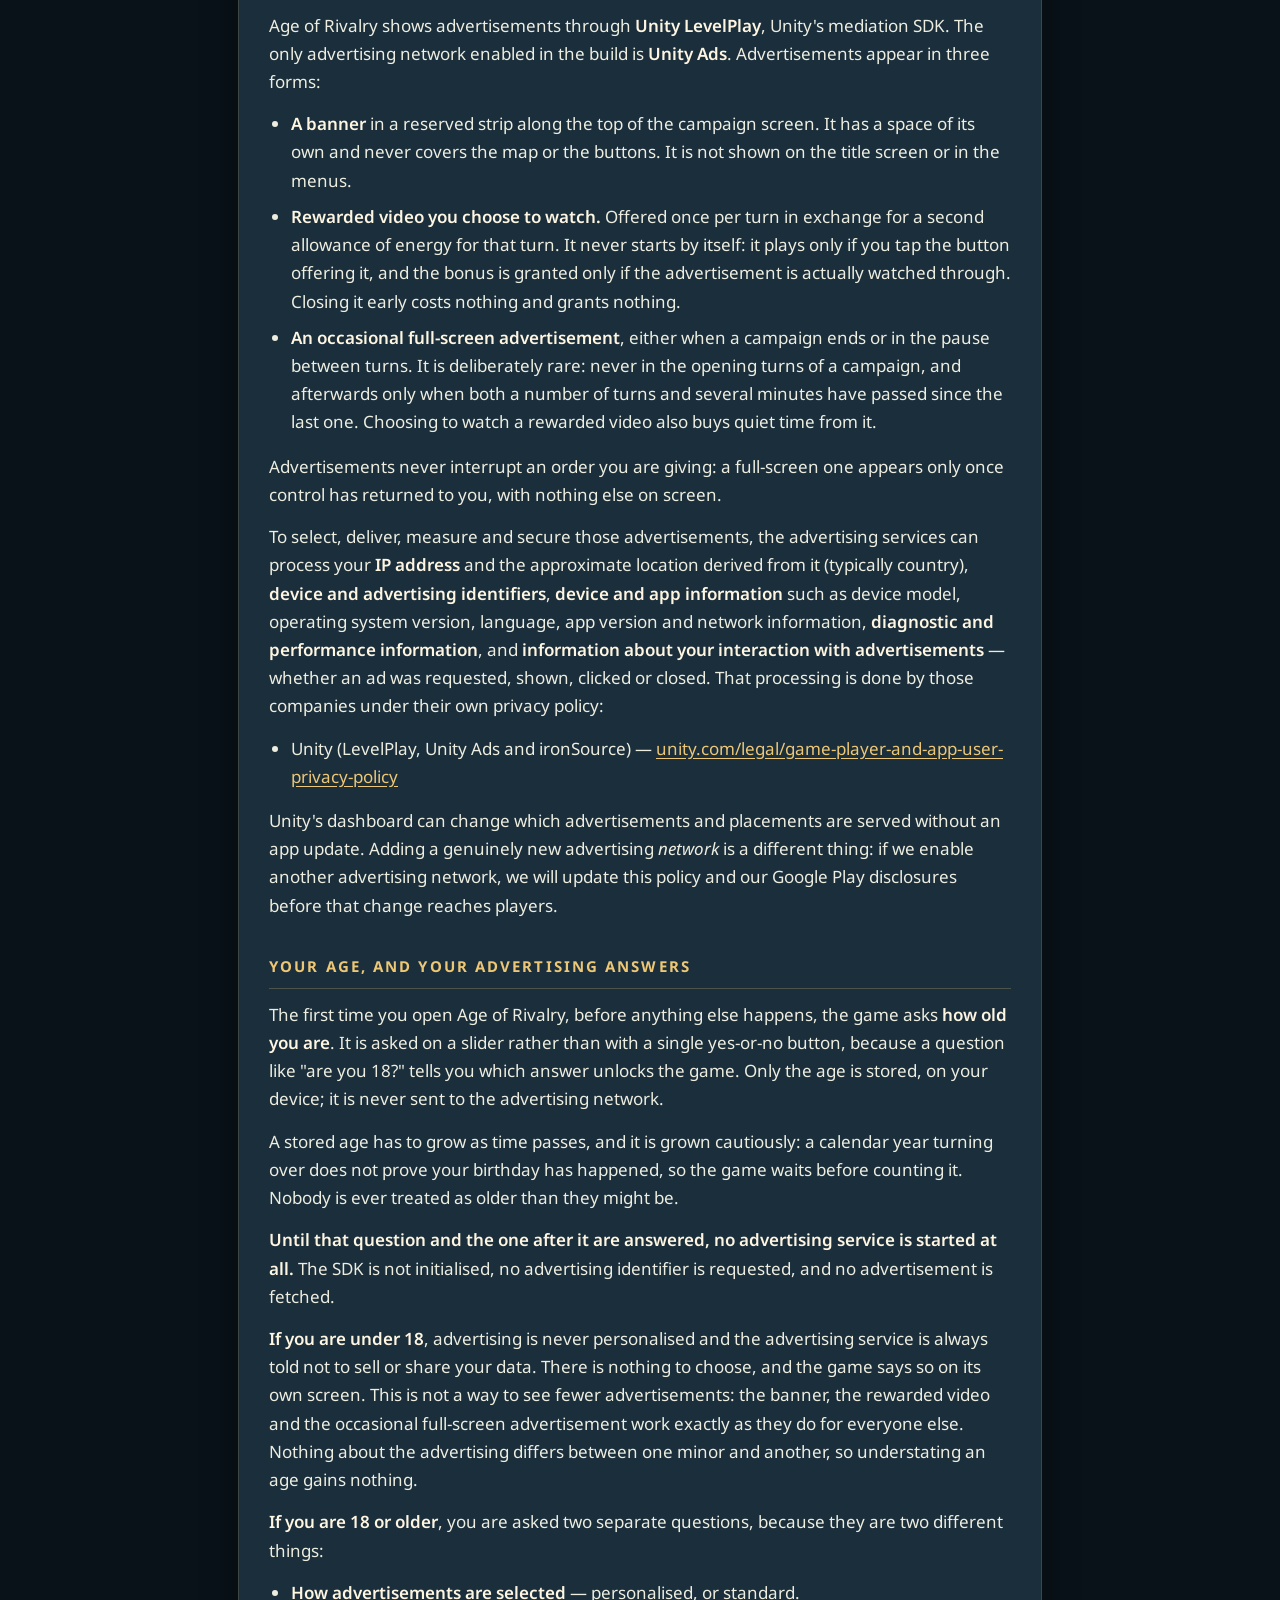
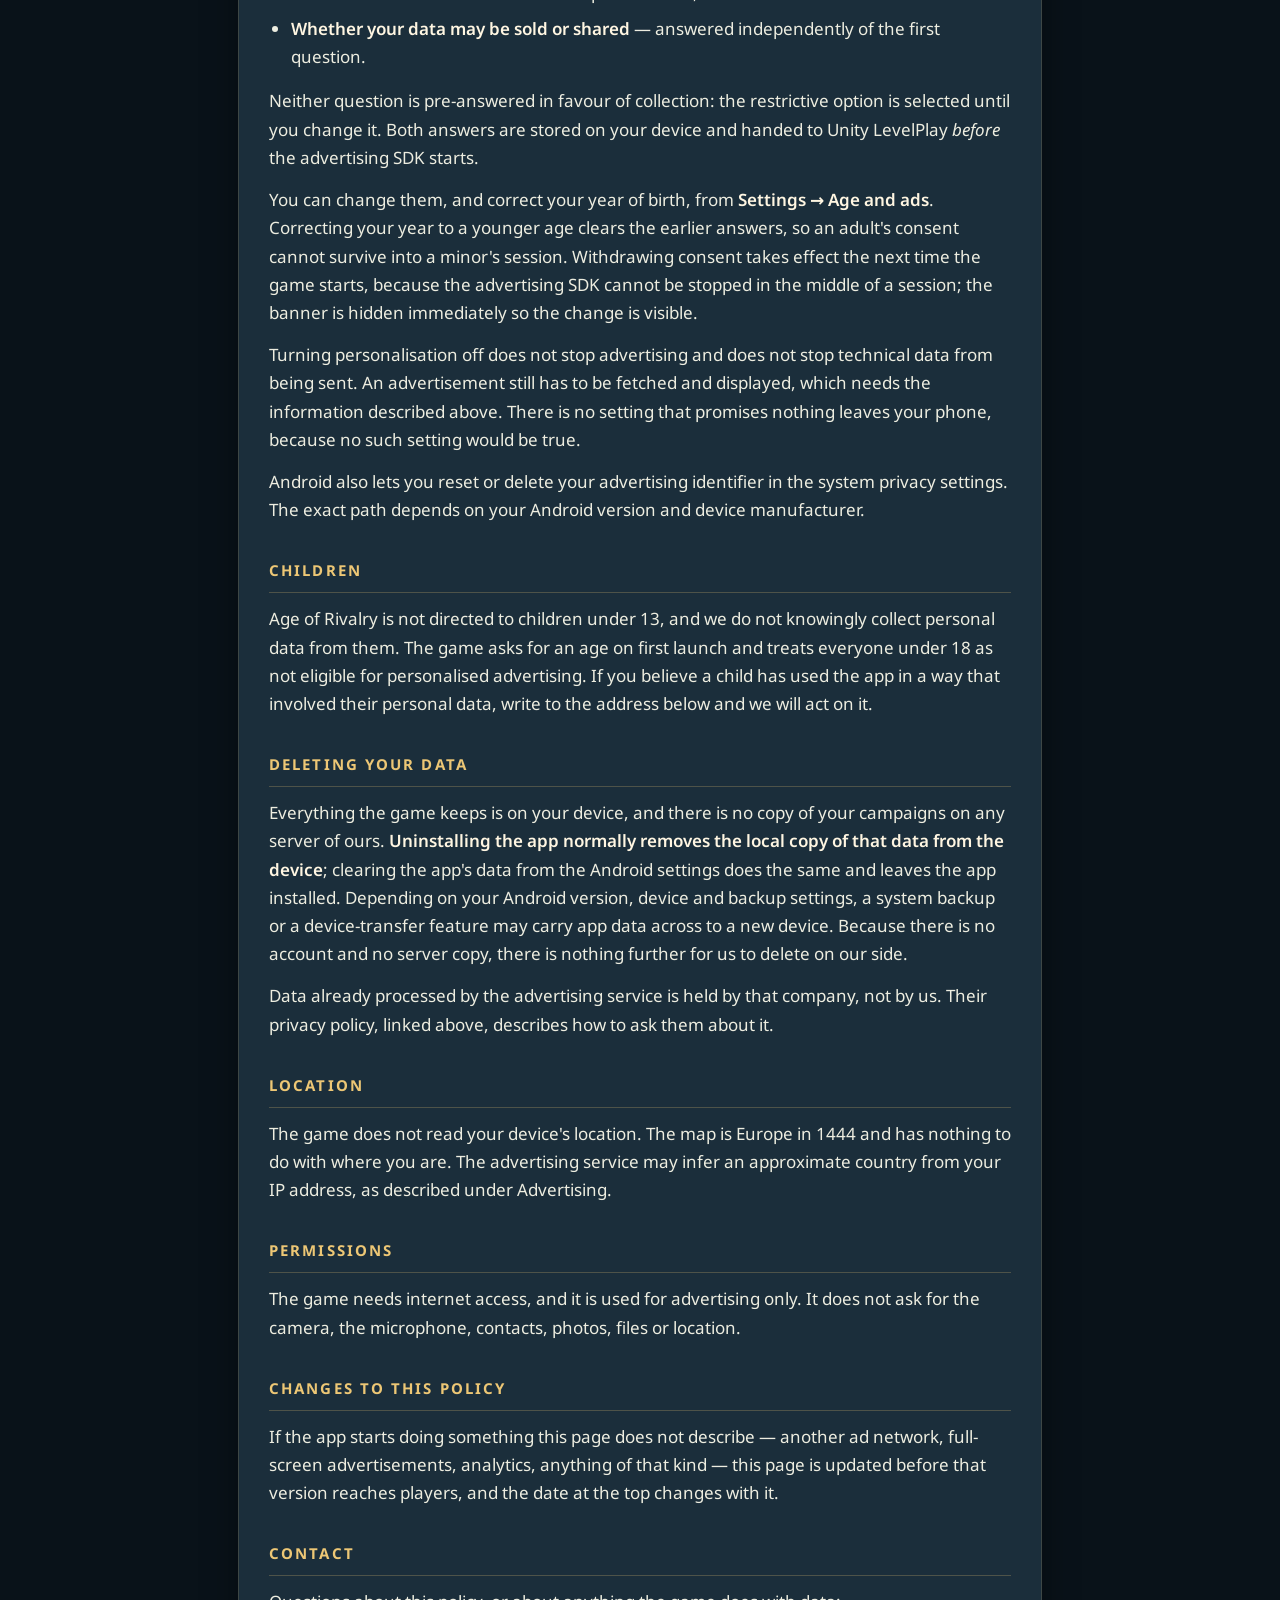
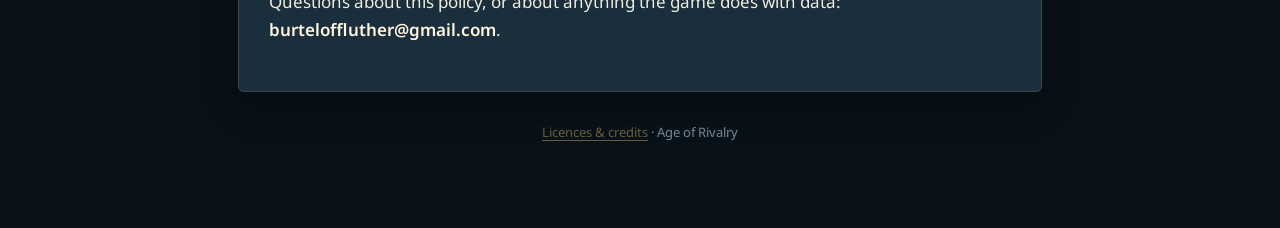
==== commit c4fa2d2e: "Ниже 18 реклама одинаковая, отдельного правила для детей нет Прежняя версия не показывала игрокам мл" ====
--- a/index.html
+++ b/index.html
@@ -56,11 +56,10 @@
       <p>Unity's dashboard can change which advertisements and placements are served without an app update. Adding a genuinely new advertising <em>network</em> is a different thing: if we enable another advertising network, we will update this policy and our Google Play disclosures before that change reaches players.</p>
 
       <h2>Your age, and your advertising answers</h2>
-      <p>The first time you open Age of Rivalry, before anything else happens, the game asks for your <strong>year of birth</strong>. It is asked with a stepper rather than a single yes-or-no button, because a question like "are you 18?" tells you which answer unlocks the game. Only the year is stored, on your device; it is never sent to the advertising network.</p>
-      <p>Because a year of birth alone does not say whether your birthday has happened yet, the band is decided by the younger of the two ages it could mean. In the year you turn 13 or 18 you stay in the previous band until the year ends. The effect is always in your favour: nobody is treated as older than they might be.</p>
+      <p>The first time you open Age of Rivalry, before anything else happens, the game asks <strong>how old you are</strong>. It is asked on a slider rather than with a single yes-or-no button, because a question like "are you 18?" tells you which answer unlocks the game. Only the age is stored, on your device; it is never sent to the advertising network.</p>
+      <p>A stored age has to grow as time passes, and it is grown cautiously: a calendar year turning over does not prove your birthday has happened, so the game waits before counting it. Nobody is ever treated as older than they might be.</p>
       <p><strong>Until that question and the one after it are answered, no advertising service is started at all.</strong> The SDK is not initialised, no advertising identifier is requested, and no advertisement is fetched.</p>
-      <p><strong>If you are under 13</strong>, the game shows no advertising whatsoever. The game is intended for players aged 13 and over.</p>
-      <p><strong>If you are 13 to 17</strong>, advertising is never personalised and the advertising service is always told not to sell or share your data. There is nothing to choose, and the game says so on its own screen. This is not a way to see fewer advertisements: the banner and the rewarded video work exactly as they do for everyone else.</p>
+      <p><strong>If you are under 18</strong>, advertising is never personalised and the advertising service is always told not to sell or share your data. There is nothing to choose, and the game says so on its own screen. This is not a way to see fewer advertisements: the banner, the rewarded video and the occasional full-screen advertisement work exactly as they do for everyone else. Nothing about the advertising differs between one minor and another, so understating an age gains nothing.</p>
       <p><strong>If you are 18 or older</strong>, you are asked two separate questions, because they are two different things:</p>
       <ul>
         <li><strong>How advertisements are selected</strong> — personalised, or standard.</li>
@@ -72,7 +71,7 @@
       <p>Android also lets you reset or delete your advertising identifier in the system privacy settings. The exact path depends on your Android version and device manufacturer.</p>
 
       <h2>Children</h2>
-      <p>Age of Rivalry is not directed to children under 13, and we do not knowingly collect personal data from them. The game asks for a year of birth on first launch, shows no advertising at all to anyone under 13, and treats everyone under 18 as not eligible for personalised advertising. If you believe a child has used the app in a way that involved their personal data, write to the address below and we will act on it.</p>
+      <p>Age of Rivalry is not directed to children under 13, and we do not knowingly collect personal data from them. The game asks for an age on first launch and treats everyone under 18 as not eligible for personalised advertising. If you believe a child has used the app in a way that involved their personal data, write to the address below and we will act on it.</p>
 
       <h2 id="deletion">Deleting your data</h2>
       <p>Everything the game keeps is on your device, and there is no copy of your campaigns on any server of ours. <strong>Uninstalling the app normally removes the local copy of that data from the device</strong>; clearing the app's data from the Android settings does the same and leaves the app installed. Depending on your Android version, device and backup settings, a system backup or a device-transfer feature may carry app data across to a new device. Because there is no account and no server copy, there is nothing further for us to delete on our side.</p>
